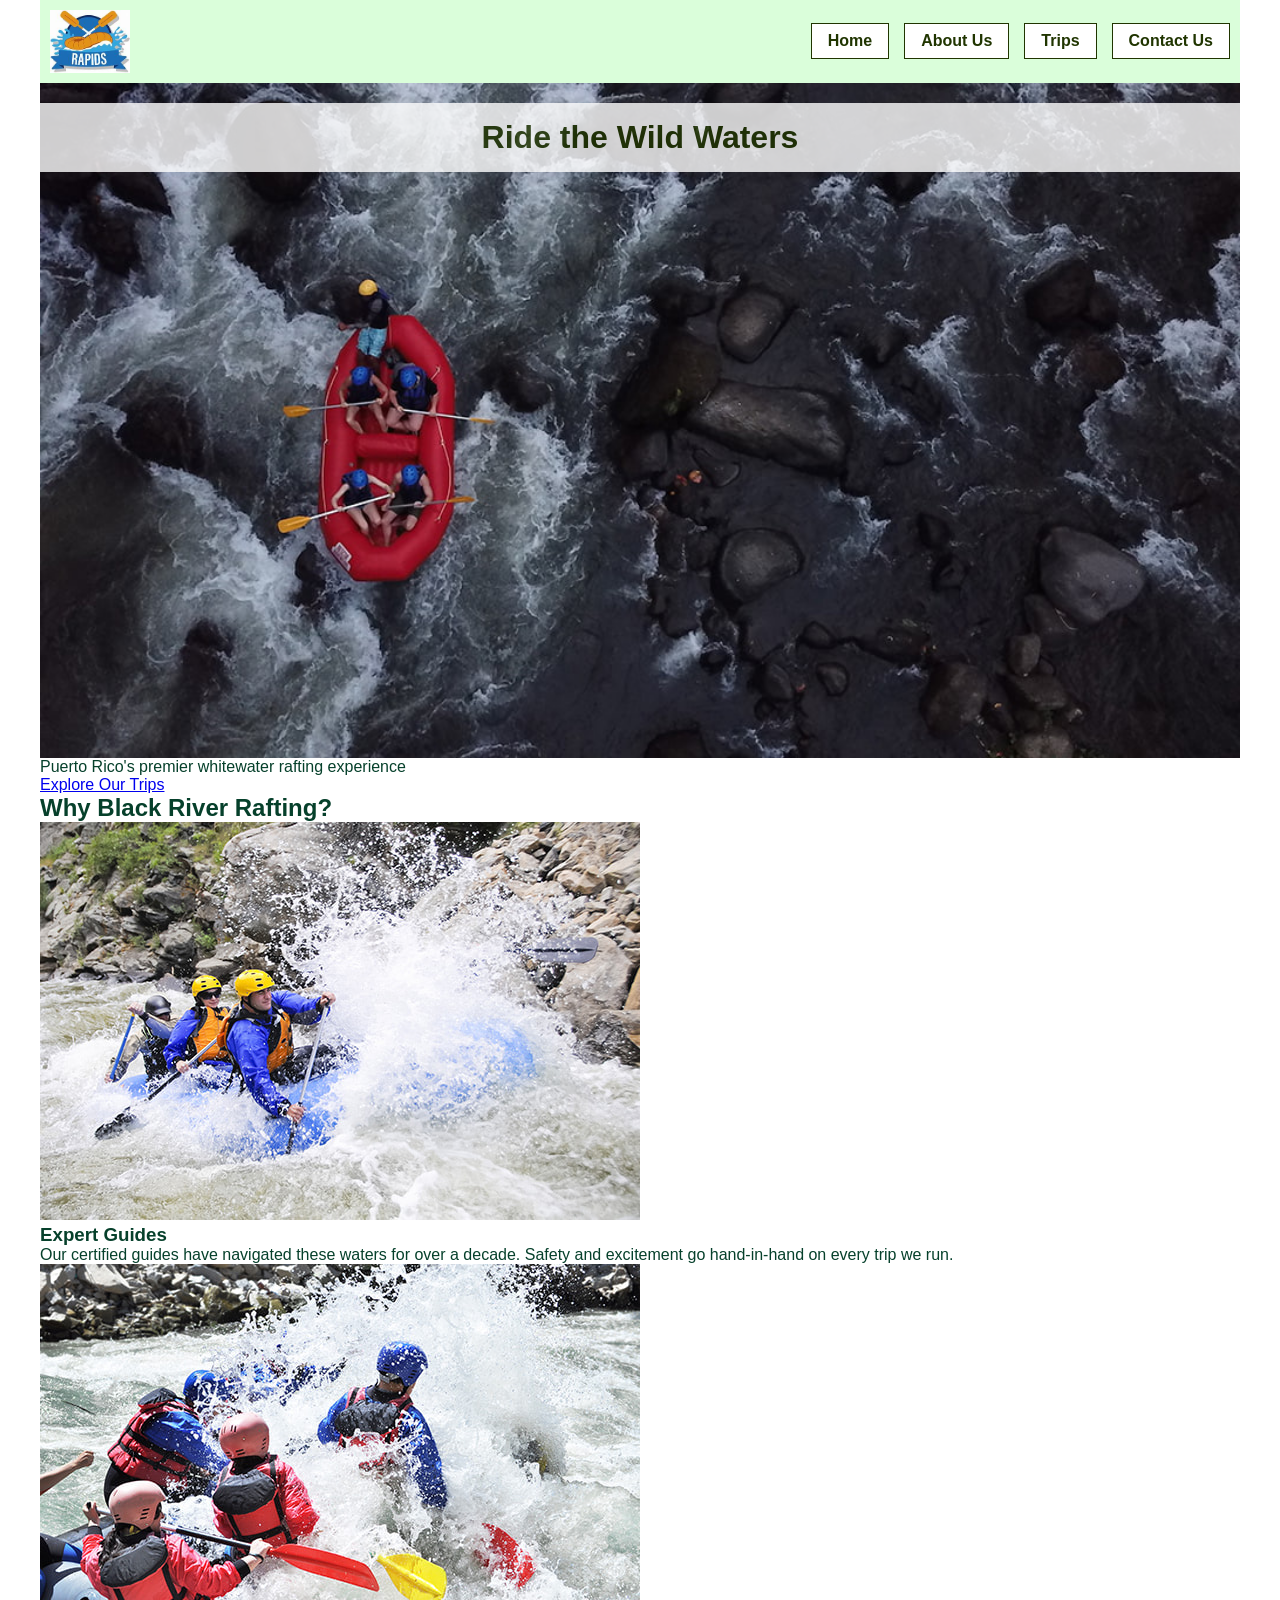
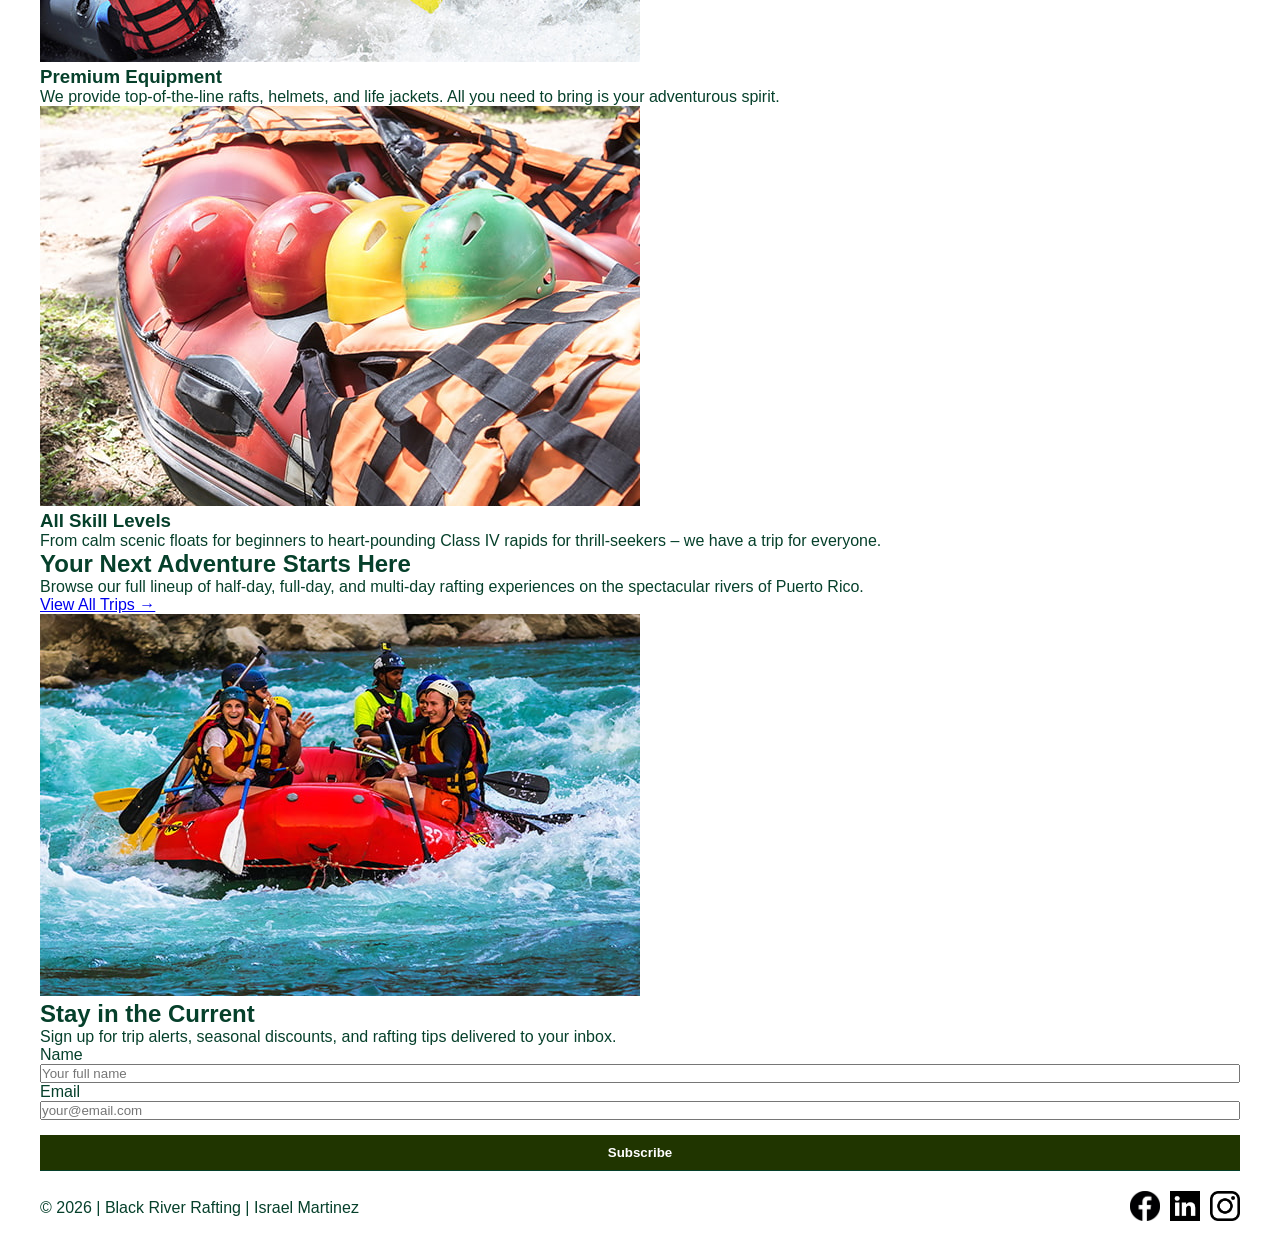
==== wwr/index.html @ 14b2b7a1 "pages" ====
<!DOCTYPE html>
<html lang="en">

<head>
    <meta charset="UTF-8">
    <meta name="viewport" content="width=device-width, initial-scale=1.0">
    <link rel="stylesheet" href="styles/rafting.css">
    <title>Home | Black River Rafting</title>
    <meta name="description"
      content="Black River Rafting – experience world-class whitewater adventures in Aguadilla, Puerto Rico. Book your trip today.">
    <meta name="author" content="Israel Martinez">
</head>

<body>
    <header>
        <img src="images/z-crossedoars.jpeg" alt="WWR Logo">
        <nav>
            <a href="index.html">Home</a>
            <a href="about.html">About Us</a>
            <a href="trips.html">Trips</a>
            <a href="contact.html">Contact Us</a>
        </nav>
    </header>

    <main>

        <!-- Hero Section -->
        <div class="hero">
            <img src="images/black_river.jpg" alt="Whitewater rafting on the Black River">
            <h1>Ride the Wild Waters</h1>
            <div class="hero-cta">
                <p>Puerto Rico's premier whitewater rafting experience</p>
                <a href="trips.html" class="cta-button">Explore Our Trips</a>
            </div>
        </div>

        <!-- Purpose / Offerings Grid -->
        <section class="offerings-section">
            <h2>Why Black River Rafting?</h2>
            <div class="offerings-grid">
                <div class="offering-card">
                    <img src="images/adventure1.jpg" alt="Expert guides leading a raft">
                    <h3>Expert Guides</h3>
                    <p>Our certified guides have navigated these waters for over a decade. Safety
                        and excitement go
                        hand-in-hand on every trip we run.</p>
                </div>
                <div class="offering-card">
                    <img src="images/adventure2.jpg" alt="Premium rafting equipment">
                    <h3>Premium Equipment</h3>
                    <p>We provide top-of-the-line rafts, helmets, and life jackets. All you need to
                        bring is your
                        adventurous spirit.</p>
                </div>
                <div class="offering-card">
                    <img src="images/adventure3.jpg" alt="Family rafting adventure">
                    <h3>All Skill Levels</h3>
                    <p>From calm scenic floats for beginners to heart-pounding Class IV rapids for
                        thrill-seekers –
                        we have a trip for everyone.</p>
                </div>
            </div>
        </section>

        <!-- Call to Action Banner -->
        <section class="cta-section">
            <div class="cta-content">
                <h2>Your Next Adventure Starts Here</h2>
                <p>Browse our full lineup of half-day, full-day, and multi-day rafting experiences
                    on the spectacular
                    rivers of Puerto Rico.</p>
                <a href="trips.html" class="cta-button cta-button--dark">View All Trips &rarr;</a>
            </div>
            <img src="images/happy_rafting.jpg" alt="Happy rafters celebrating">
        </section>

        <!-- Newsletter Sign Up -->
        <section class="newsletter-section">
            <h2>Stay in the Current</h2>
            <p>Sign up for trip alerts, seasonal discounts, and rafting tips delivered to your
                inbox.</p>
            <form class="newsletter-form" action="#" method="post">
                <div class="newsletter-fields">
                    <div class="form-item">
                        <label for="newsletter-name">Name</label>
                        <input type="text" id="newsletter-name" name="newsletter_name"
                          placeholder="Your full name" required>
                    </div>
                    <div class="form-item">
                        <label for="newsletter-email">Email</label>
                        <input type="email" id="newsletter-email" name="newsletter_email"
                          placeholder="your@email.com" required>
                    </div>
                </div>
                <button type="submit">Subscribe</button>
            </form>
        </section>

    </main>

    <footer>
        <p>© 2026 | Black River Rafting | Israel Martinez</p>
        <nav class="socialmedia">
            <a href="https://facebook.com"><img src="images/facebook.png" alt="Facebook"></a>
            <a href="https://linkedin.com"><img src="images/linkedin.png" alt="LinkedIn"></a>
            <a href="https://instagram.com"><img src="images/instagram.png" alt="Instagram"></a>
        </nav>
    </footer>

</body>

</html>
---- wwr/styles/rafting.css ----
:root {
  --primary-color: #203500;
  --secondary-color: #dafeda;
  --accent1-color: #ffffff;
  --accent2-color: #06402b;
  --heading-font: "Arial", sans-serif;
  --body-font: Helvetica, sans-serif;
}

* {
  margin: 0;
  padding: 0;
  box-sizing: border-box;
}

body {
  font-family: var(--body-font);
  color: var(--accent2-color);
}

header,
main,
footer {
  max-width: 95%;
  margin: 0 auto;
  width: 1200px;
}

header {
  display: grid;
  grid-template-columns: 120px 1fr;
  align-items: center;
  background-color: var(--secondary-color);
  padding: 10px;
}

header img {
  width: 80px;
}

header nav {
  display: flex;
  justify-content: flex-end;
  gap: 15px;
}

header nav a {
  text-decoration: none;
  color: var(--primary-color);
  font-weight: bold;
  padding: 8px 16px;
  border: 1px solid var(--primary-color);
  background-color: var(--accent1-color);
}

.hero {
  position: relative;
}

.hero img {
  display: block;
  width: 100%;
  height: auto;
}

h1 {
  position: absolute;
  top: 20px;
  width: 100%;
  padding: 16px;
  text-align: center;
  opacity: 0.8;
  background-color: var(--accent1-color);
  font-family: var(--heading-font);
  color: var(--primary-color);
}

.hero article {
  position: absolute;
  bottom: 20px;
  left: 50%;
  transform: translateX(-50%);
  width: 80%;
  background-color: var(--secondary-color);
  padding: 15px;
  display: flex;
  align-items: center;
}

.hero article img {
  width: 125px;
  margin-left: 15px;
  order: 2;
}

.history-container {
  padding: 20px 0;
}

.history-container h2 {
  text-align: center;
  margin-bottom: 20px;
}

.history-grid {
  display: grid;
  grid-template-columns: 1fr 1fr 1fr;
  gap: 20px;
  align-items: center;
  text-align: center;
}

.adventure-section h2 {
  text-align: center;
  margin: 30px 0;
}

.adventure-grid {
  display: flex;
  justify-content: space-between;
  gap: 10px;
  margin-bottom: 40px;
}

.adventure-grid figure {
  flex: 1;
  text-align: center;
}

.adventure-grid img {
  width: 100%;
  height: auto;
  border: 1px solid #ccc;
}

footer {
  display: flex;
  justify-content: space-between;
  align-items: center;
  padding: 20px 0;
  border-top: 1px solid var(--accent2-color);
}

.socialmedia {
  display: flex;
  gap: 10px;
}

.socialmedia img {
  width: 30px;
  height: auto;
}

.history-grid img {
  width: 100%;
  height: 200px;
  object-fit: cover;
  border-radius: 4px;
}

.contact-header h1.company-name-title {
  position: static !important;
  display: block;
  text-align: center;
  font-size: 2.5rem;
  color: var(--primary-color);
  background-color: transparent;
  opacity: 1;
  margin: 20px 0;
  width: 100%;
}

.contact-header {
  text-align: center;
  padding: 20px;
}

.contact-grid {
  display: grid;
  grid-template-columns: 1fr 1fr;
  gap: 40px;
  padding: 20px;
}

.map-container iframe {
  width: 100%;
  height: 100%;
  min-height: 300px;
  border: 1px solid #ccc;
}

form {
  display: flex;
  flex-direction: column;
  gap: 15px;
}

.form-item {
  display: flex;
  flex-direction: column;
}

fieldset {
  border: none;
  display: flex;
  flex-direction: column;
  gap: 5px;
}

textarea {
  height: 100px;
}

button {
  background-color: var(--primary-color);
  color: white;
  padding: 10px;
  border: none;
  cursor: pointer;
  font-weight: bold;
}

.employee-profiles {
  text-align: center;
  margin-top: 50px;
  padding: 20px;
  border-top: 1px solid #ccc;
}

.profile-grid {
  display: flex;
  justify-content: space-around;
  margin-top: 20px;
}

.profile-grid figure img {
  width: 150px;
  height: 150px;
  object-fit: cover;
  border-radius: 50%;
}
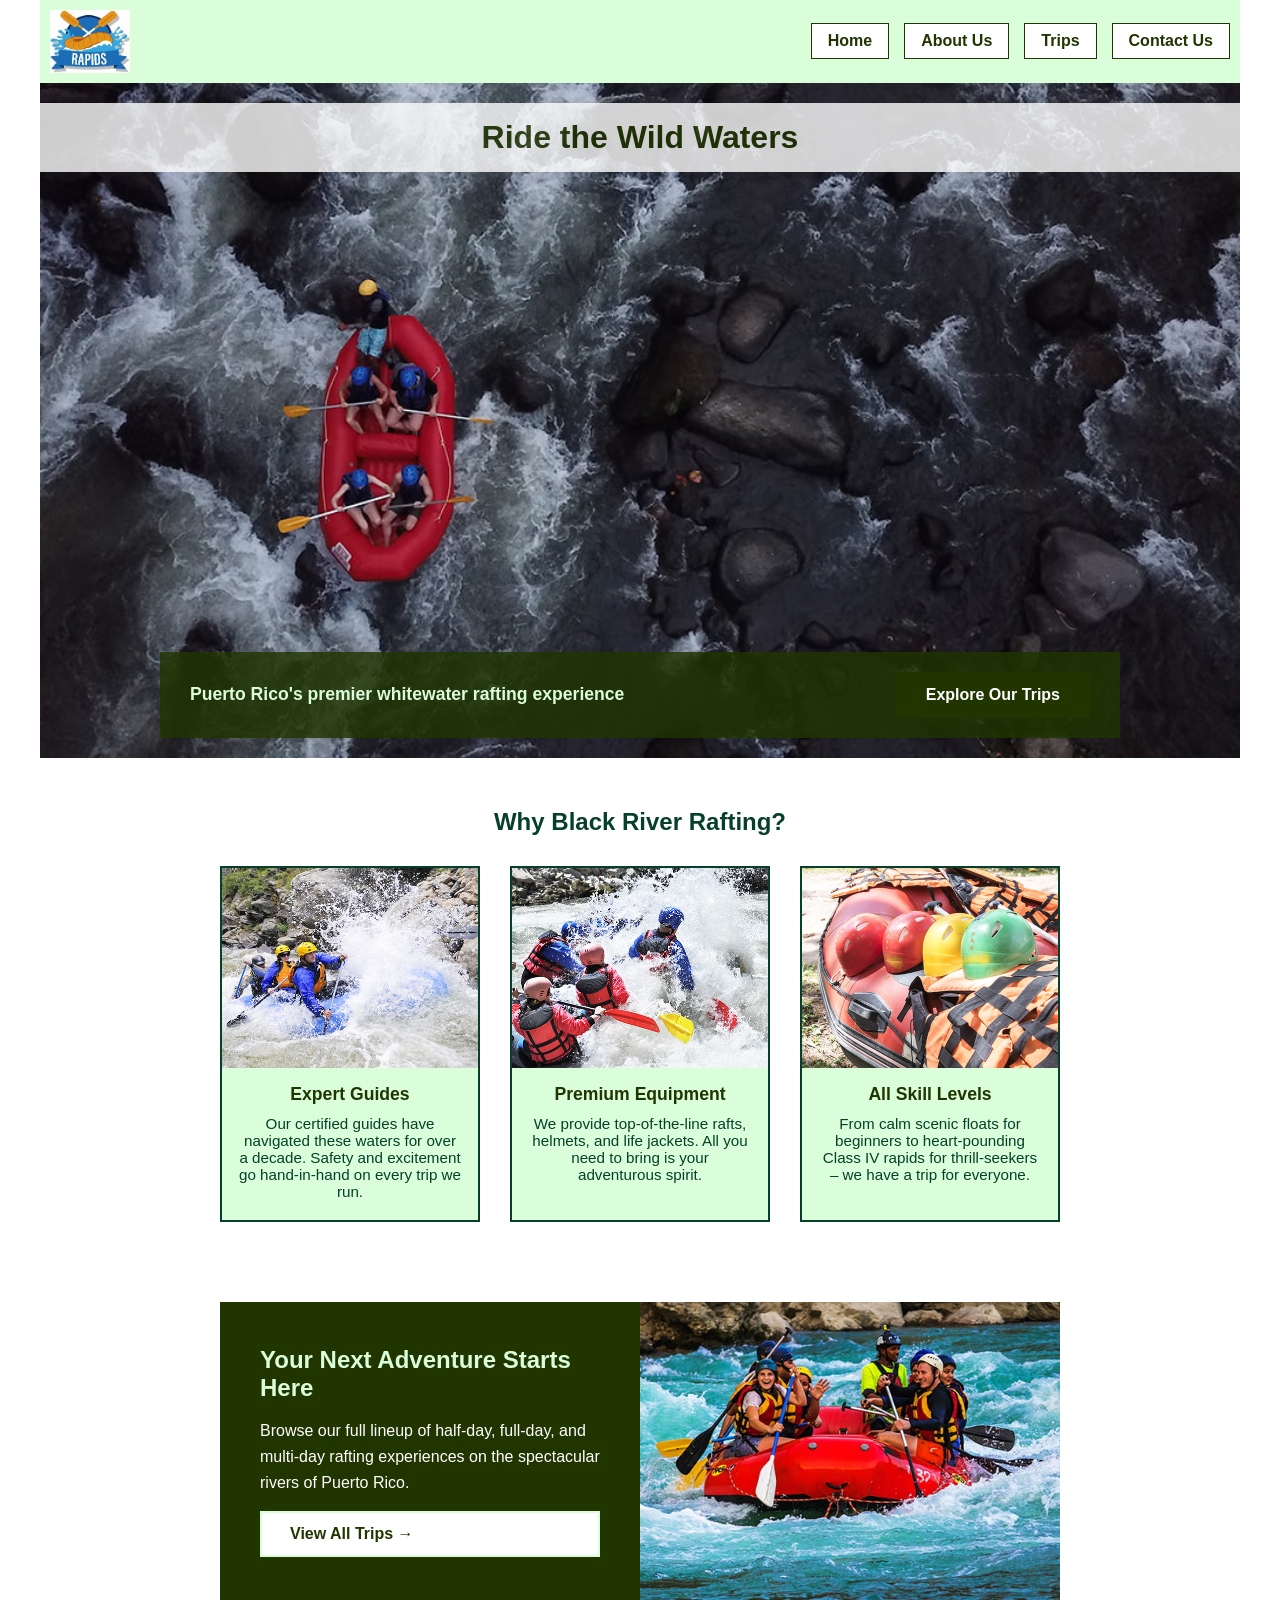
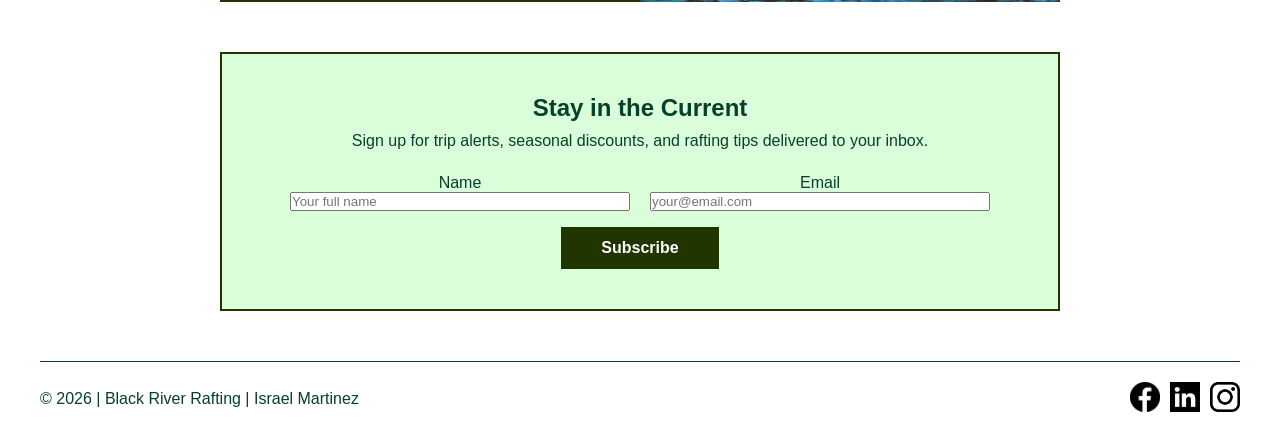
==== commit 22e6b0f1: "F" ====
--- a/wwr/index.html
+++ b/wwr/index.html
@@ -5,7 +5,7 @@
     <meta charset="UTF-8">
     <meta name="viewport" content="width=device-width, initial-scale=1.0">
     <link rel="stylesheet" href="styles/rafting.css">
-    <title>Home | Black River Rafting</title>
+    <title>About us | Black River Rafting</title>
     <meta name="description"
       content="Black River Rafting – experience world-class whitewater adventures in Aguadilla, Puerto Rico. Book your trip today.">
     <meta name="author" content="Israel Martinez">
--- a/wwr/styles/rafting.css
+++ b/wwr/styles/rafting.css
@@ -88,6 +88,7 @@
 }
 
 .hero article img {
+  float: right;
   width: 125px;
   margin-left: 15px;
   order: 2;
@@ -213,7 +214,7 @@
 
 button {
   background-color: var(--primary-color);
-  color: white;
+  color: var(--accent1-color);
   padding: 10px;
   border: none;
   cursor: pointer;
@@ -238,4 +239,267 @@
   height: 150px;
   object-fit: cover;
   border-radius: 50%;
+}
+
+.cta-button {
+  display: inline-block;
+  background-color: var(--primary-color);
+  color: var(--accent1-color);
+  font-weight: bold;
+  padding: 12px 28px;
+  text-decoration: none;
+  border: 2px solid var(--primary-color);
+  white-space: nowrap;
+  font-family: var(--heading-font);
+}
+
+.cta-button:hover {
+  background-color: var(--accent1-color);
+  color: var(--primary-color);
+}
+
+.cta-button--dark {
+  background-color: var(--accent1-color);
+  color: var(--primary-color);
+  border-color: var(--secondary-color);
+}
+
+.cta-button--dark:hover {
+  background-color: var(--secondary-color);
+  color: var(--primary-color);
+}
+
+.hero-cta {
+  position: absolute;
+  bottom: 20px;
+  left: 50%;
+  transform: translateX(-50%);
+  width: 80%;
+  background-color: rgba(32, 53, 0, 0.82);
+  color: var(--accent1-color);
+  padding: 20px 30px;
+  display: flex;
+  align-items: center;
+  justify-content: space-between;
+  gap: 20px;
+}
+
+.hero-cta p {
+  font-size: 1.1rem;
+  font-weight: bold;
+  color: var(--secondary-color);
+  margin: 0;
+}
+
+.offerings-section {
+  padding: 50px 0 30px;
+  max-width: 840px;
+  margin: 0 auto;
+}
+
+.offerings-section h2 {
+  text-align: center;
+  margin-bottom: 30px;
+}
+
+.offerings-grid {
+  display: grid;
+  grid-template-columns: repeat(3, 1fr);
+  gap: 30px;
+}
+
+.offering-card {
+  border: 2px solid var(--accent2-color);
+  background-color: var(--secondary-color);
+  padding: 0 0 20px;
+  text-align: center;
+}
+
+.offering-card img {
+  width: 100%;
+  height: 200px;
+  object-fit: cover;
+  display: block;
+  margin-bottom: 16px;
+}
+
+.offering-card h3 {
+  color: var(--primary-color);
+  margin-bottom: 10px;
+  font-size: 1.1rem;
+}
+
+.offering-card p {
+  padding: 0 16px;
+  font-size: 0.95rem;
+}
+
+.cta-section {
+  display: grid;
+  grid-template-columns: 1fr 1fr;
+  gap: 0;
+  margin: 50px auto;
+  max-width: 840px;
+  background-color: var(--primary-color);
+  color: var(--accent1-color);
+  min-height: 300px;
+}
+
+.cta-content {
+  display: flex;
+  flex-direction: column;
+  justify-content: center;
+  gap: 16px;
+  padding: 40px;
+}
+
+.cta-content h2 {
+  color: var(--secondary-color);
+  margin-top: 0;
+}
+
+.cta-content p {
+  color: var(--accent1-color);
+  line-height: 1.6;
+}
+
+.cta-section > img {
+  width: 100%;
+  height: 100%;
+  object-fit: cover;
+  display: block;
+}
+
+.newsletter-section {
+  max-width: 840px;
+  margin: 0 auto 50px;
+  background-color: var(--secondary-color);
+  border: 2px solid var(--primary-color);
+  padding: 40px;
+  text-align: center;
+}
+
+.newsletter-section h2 {
+  margin-bottom: 10px;
+}
+
+.newsletter-section > p {
+  margin-bottom: 24px;
+}
+
+.newsletter-form {
+  display: flex;
+  flex-direction: column;
+  align-items: center;
+  gap: 16px;
+  max-width: 700px;
+  margin: 0 auto;
+}
+
+.newsletter-fields {
+  display: grid;
+  grid-template-columns: 1fr 1fr;
+  gap: 20px;
+  width: 100%;
+}
+
+.newsletter-form button {
+  padding: 12px 40px;
+  font-size: 1rem;
+  background-color: var(--primary-color);
+  color: var(--accent1-color);
+  border: none;
+  cursor: pointer;
+  font-weight: bold;
+}
+
+.trips-section {
+  padding: 50px 0 30px;
+  max-width: 840px;
+  margin: 0 auto;
+}
+
+.trips-section h2 {
+  text-align: center;
+  margin-bottom: 40px;
+}
+
+.trip-card {
+  display: grid;
+  grid-template-columns: 1fr 2fr;
+  gap: 30px;
+  margin-bottom: 40px;
+  border: 1px solid var(--accent2-color);
+  background-color: var(--secondary-color);
+}
+
+.trip-card img {
+  width: 100%;
+  height: 260px;
+  object-fit: cover;
+  display: block;
+}
+
+.trip-card--reverse {
+  grid-template-columns: 2fr 1fr;
+}
+
+.trip-card--reverse img {
+  order: 2;
+}
+
+.trip-card--reverse .trip-info {
+  order: 1;
+}
+
+.trip-info {
+  padding: 24px;
+  display: flex;
+  flex-direction: column;
+  gap: 12px;
+}
+
+.trip-info h3 {
+  color: var(--primary-color);
+  font-size: 1.4rem;
+  margin: 0;
+}
+
+.trip-badge {
+  display: inline-block;
+  background-color: var(--primary-color);
+  color: var(--accent1-color);
+  padding: 4px 12px;
+  font-size: 0.85rem;
+  font-weight: bold;
+  width: fit-content;
+}
+
+.trip-details-list {
+  list-style: none;
+  padding: 0;
+  display: flex;
+  flex-wrap: wrap;
+  gap: 8px 20px;
+  padding-top: 8px;
+  border-top: 1px solid var(--accent2-color);
+  margin: 0;
+}
+
+.trip-details-list li {
+  font-size: 0.9rem;
+  font-weight: bold;
+  color: var(--accent2-color);
+}
+
+.trips-table-section {
+  padding: 40px 0;
+  max-width: 840px;
+  margin: 0 auto;
+  border-top: 2px solid var(--primary-color);
+}
+
+.trips-table-section h2 {
+  text-align: center;
+  margin-bottom: 24px;
 }
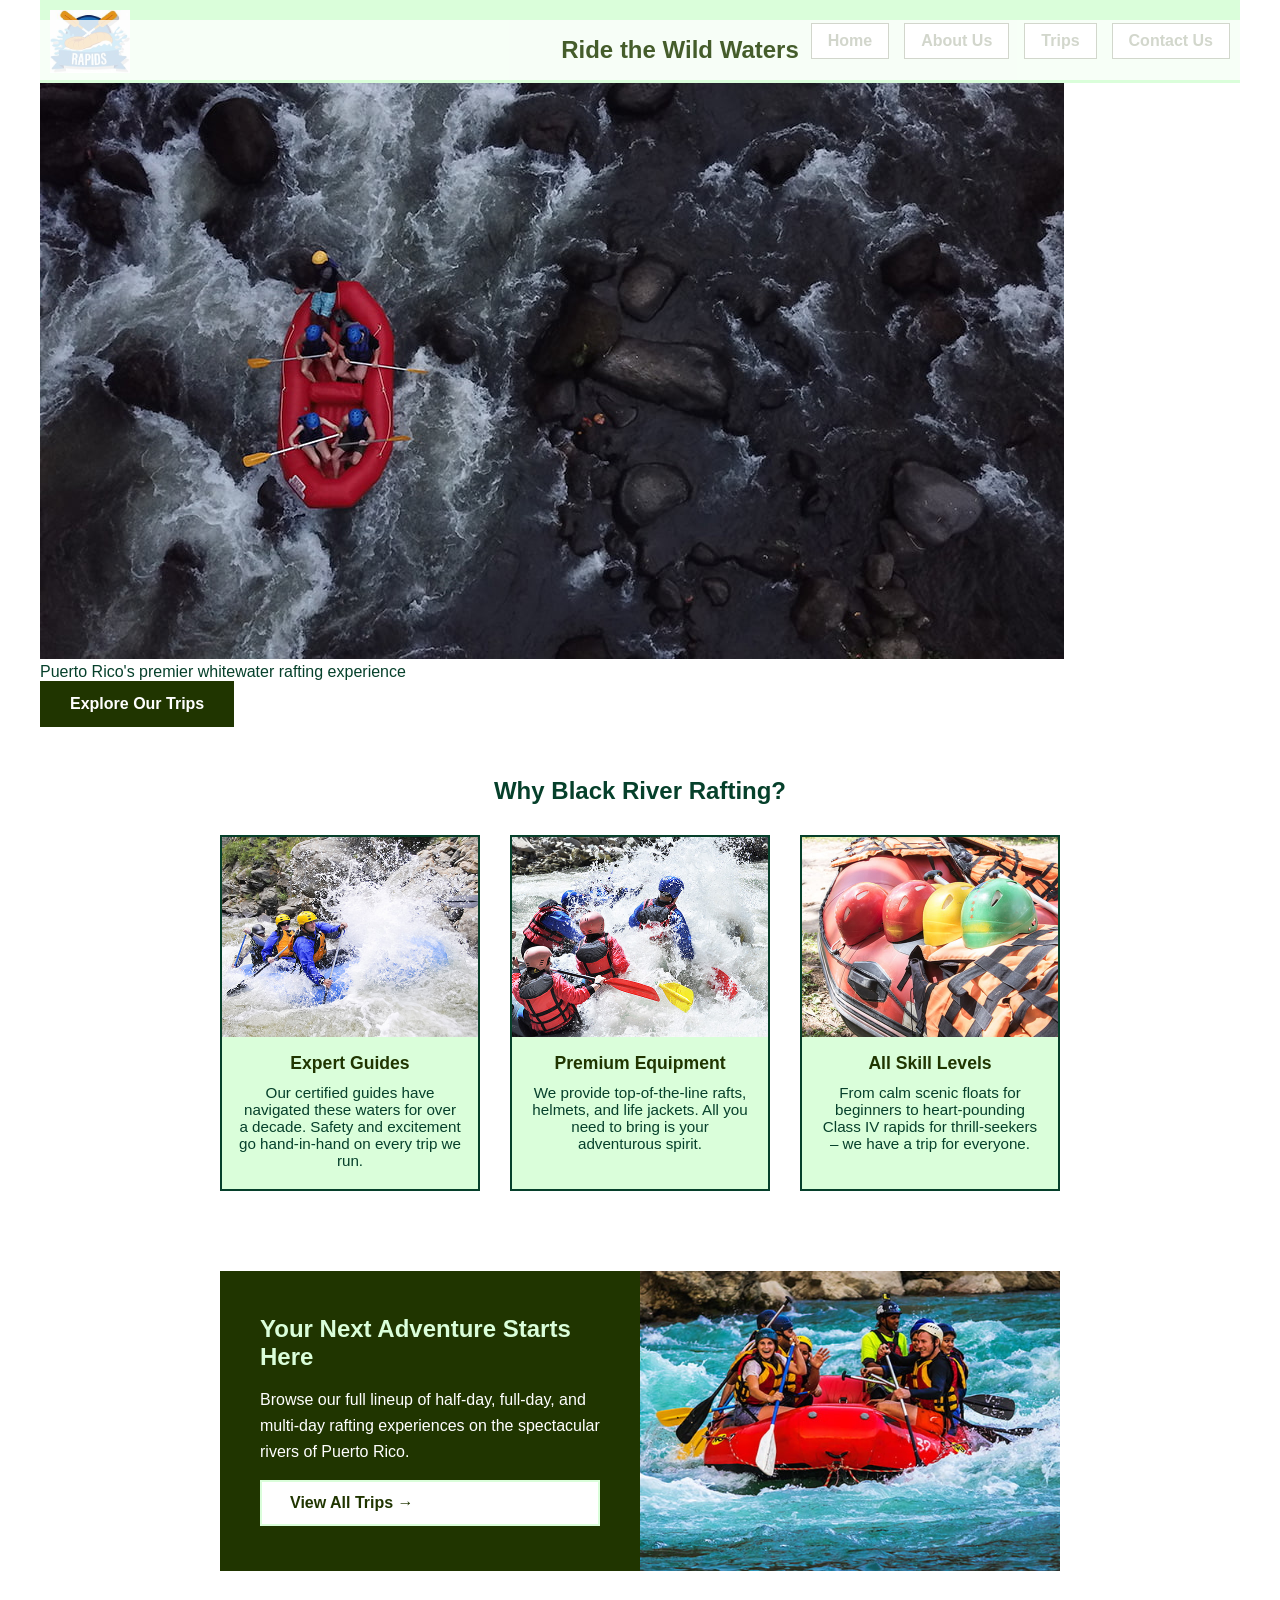
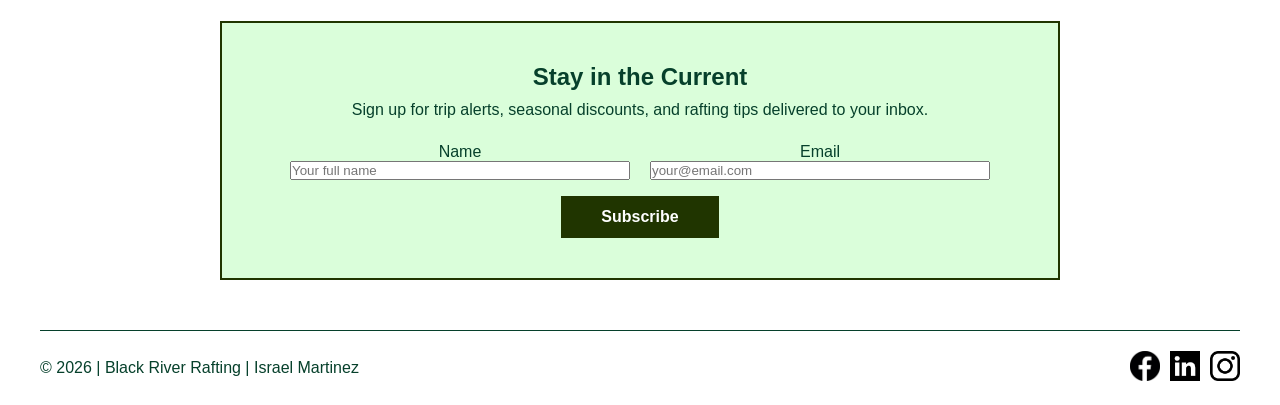
==== commit 58100577: "final final final" ====
--- a/wwr/index.html
+++ b/wwr/index.html
@@ -24,17 +24,15 @@
 
     <main>
 
-        <!-- Hero Section -->
-        <div class="hero">
+        <article>
             <img src="images/black_river.jpg" alt="Whitewater rafting on the Black River">
             <h1>Ride the Wild Waters</h1>
-            <div class="hero-cta">
-                <p>Puerto Rico's premier whitewater rafting experience</p>
-                <a href="trips.html" class="cta-button">Explore Our Trips</a>
-            </div>
+        </article>
+        <p>Puerto Rico's premier whitewater rafting experience</p>
+        <a href="trips.html" class="cta-button">Explore Our Trips</a>
+        </div>
         </div>
 
-        <!-- Purpose / Offerings Grid -->
         <section class="offerings-section">
             <h2>Why Black River Rafting?</h2>
             <div class="offerings-grid">
@@ -101,9 +99,10 @@
     <footer>
         <p>© 2026 | Black River Rafting | Israel Martinez</p>
         <nav class="socialmedia">
-            <a href="https://facebook.com"><img src="images/facebook.png" alt="Facebook"></a>
-            <a href="https://linkedin.com"><img src="images/linkedin.png" alt="LinkedIn"></a>
-            <a href="https://instagram.com"><img src="images/instagram.png" alt="Instagram"></a>
+            <a href="https://facebook.com"><img src="images/facebook.png" alt="Facebook logo"></a>
+            <a href="https://linkedin.com"><img src="images/linkedin.png" alt="LinkedIn logo"></a>
+            <a href="https://instagram.com"><img src="images/instagram.png"
+                  alt="Instagram logo"></a>
         </nav>
     </footer>
 
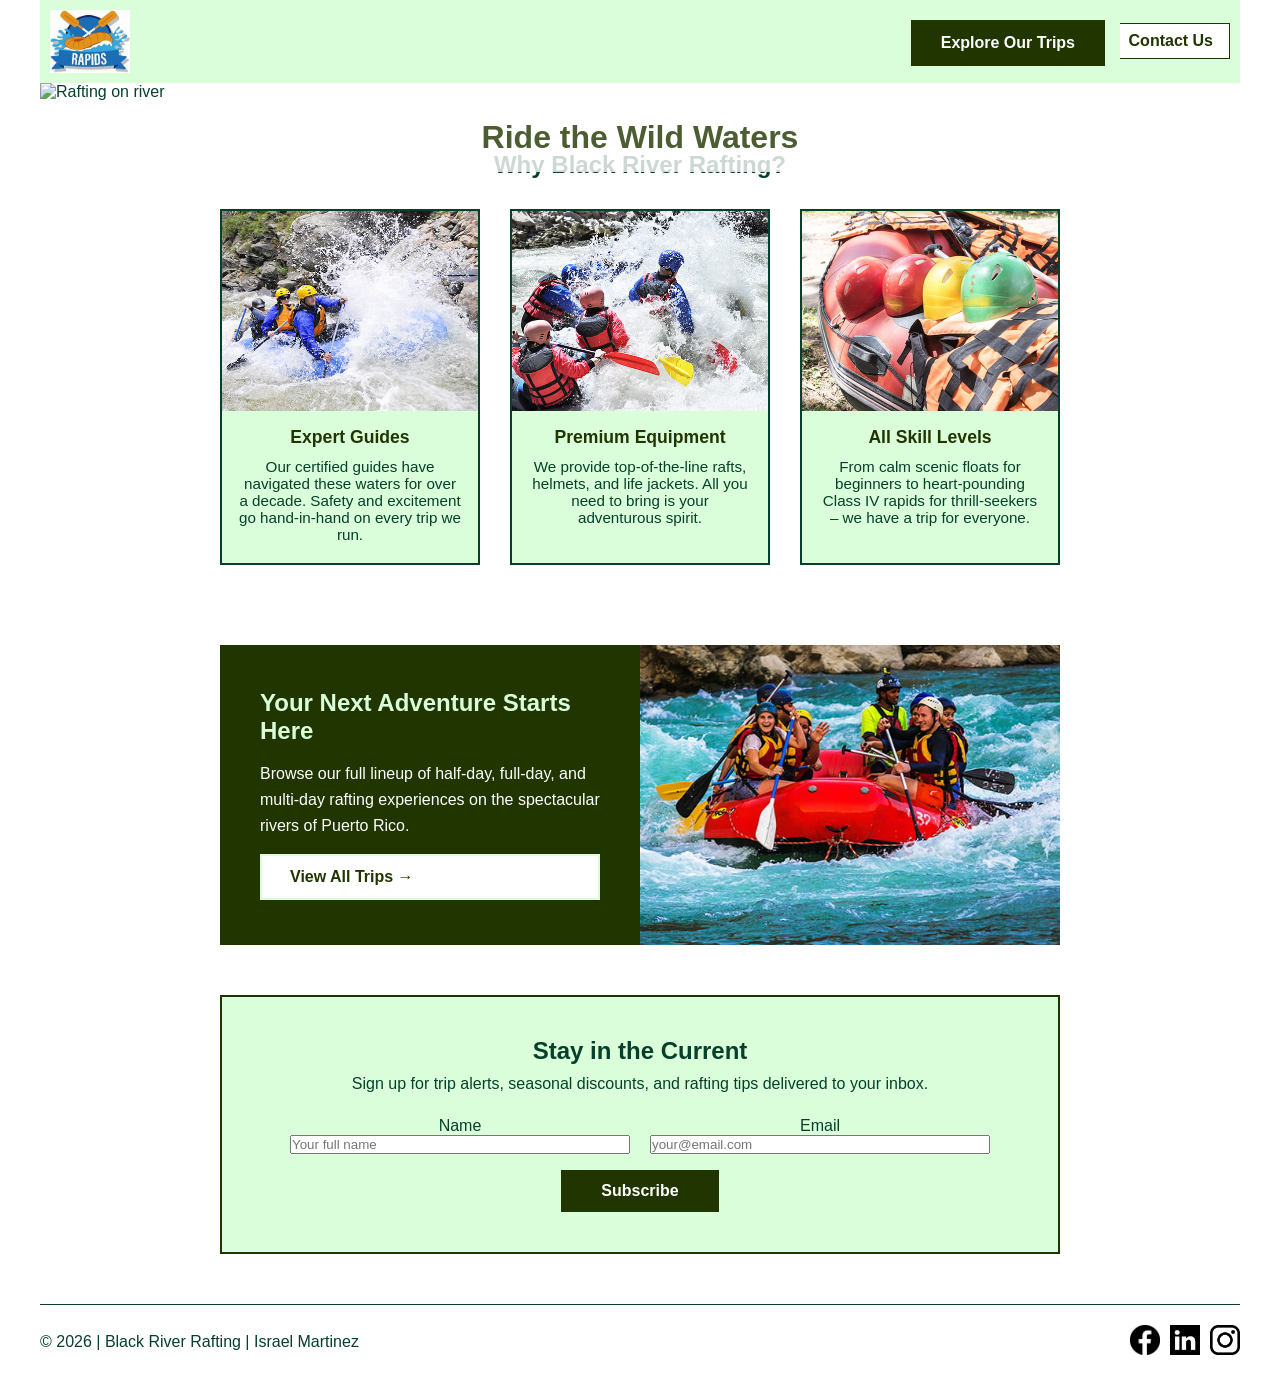
==== commit 7e51fa9a: "final" ====
--- a/wwr/index.html
+++ b/wwr/index.html
@@ -24,13 +24,14 @@
 
     <main>
 
-        <article>
-            <img src="images/black_river.jpg" alt="Whitewater rafting on the Black River">
+        <div class="hero">
             <h1>Ride the Wild Waters</h1>
-        </article>
-        <p>Puerto Rico's premier whitewater rafting experience</p>
-        <a href="trips.html" class="cta-button">Explore Our Trips</a>
-        </div>
+            <img src="rafting-hero.jpg" alt="Rafting on river">
+
+            <article class="hero-cta">
+                <p>Puerto Rico's premier whitewater rafting experience</p>
+                <a href="trips.html" class="cta-button">Explore Our Trips</a>
+            </article>
         </div>
 
         <section class="offerings-section">
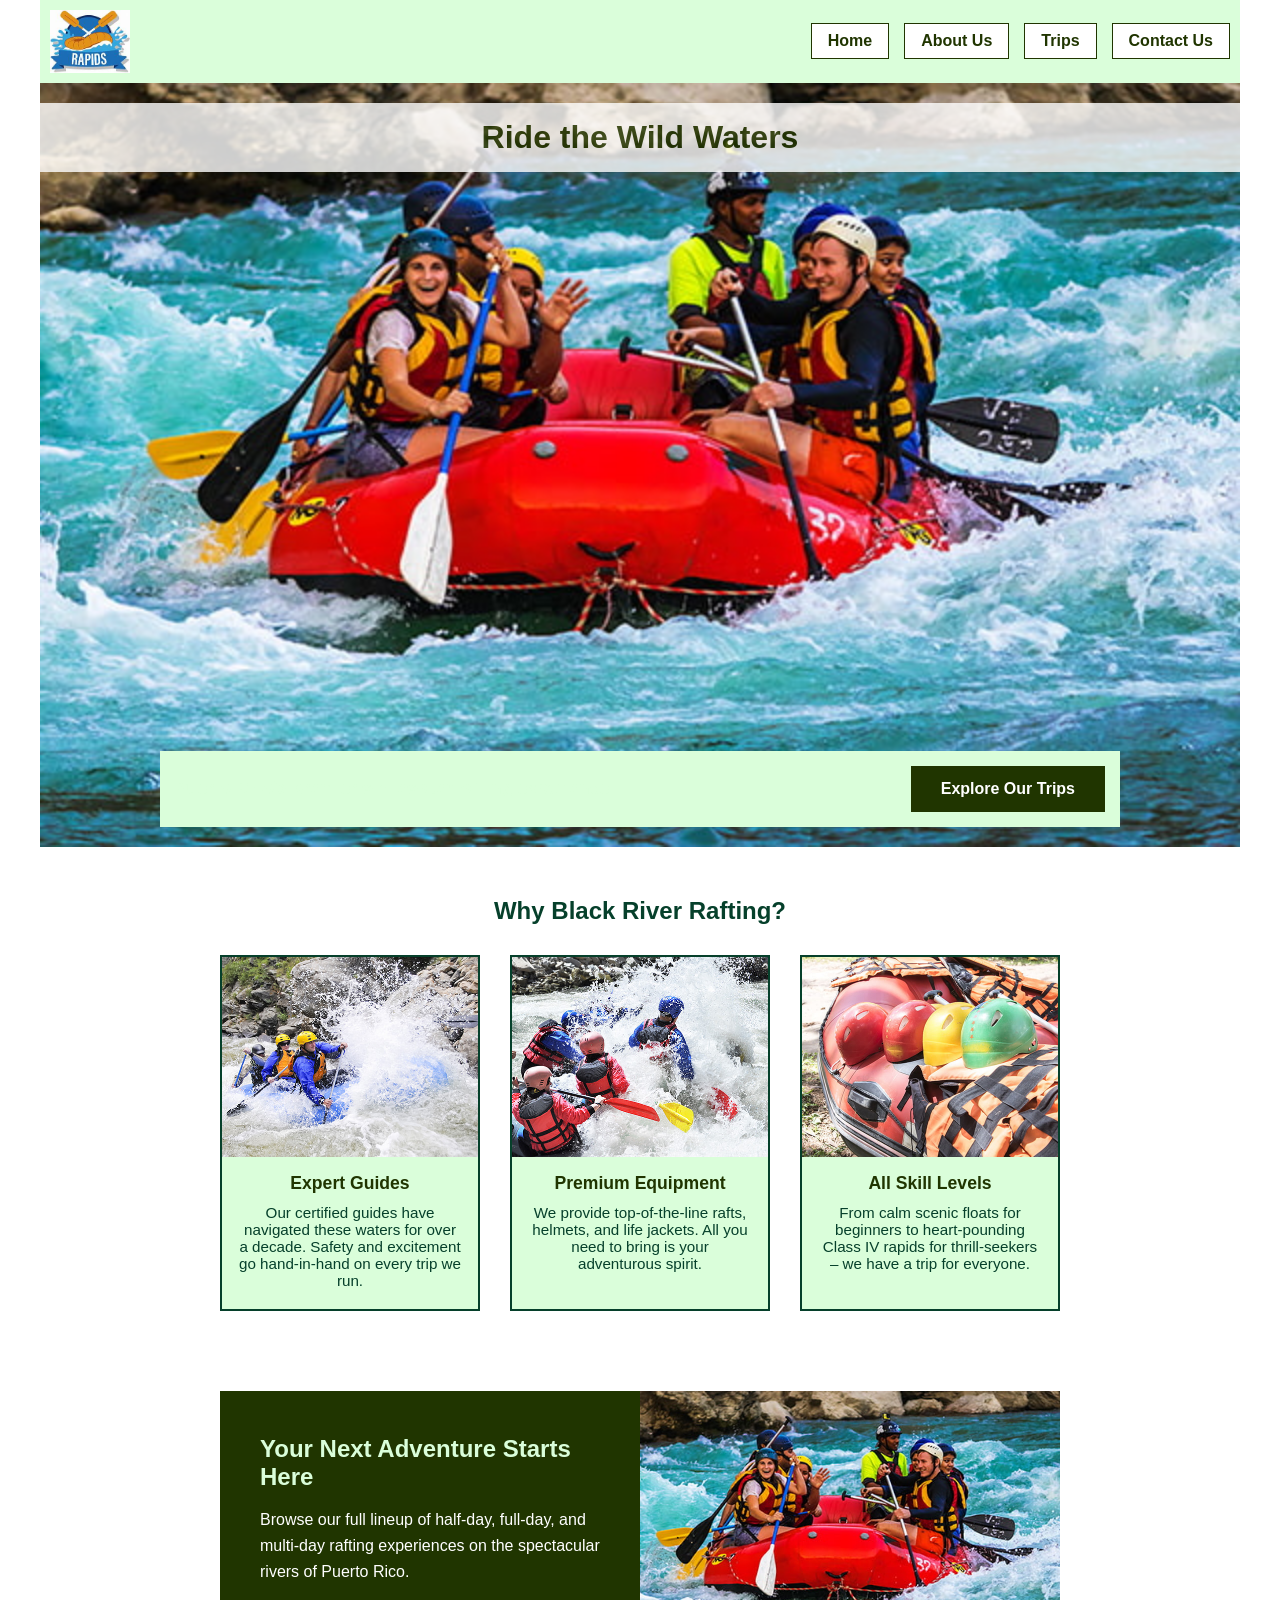
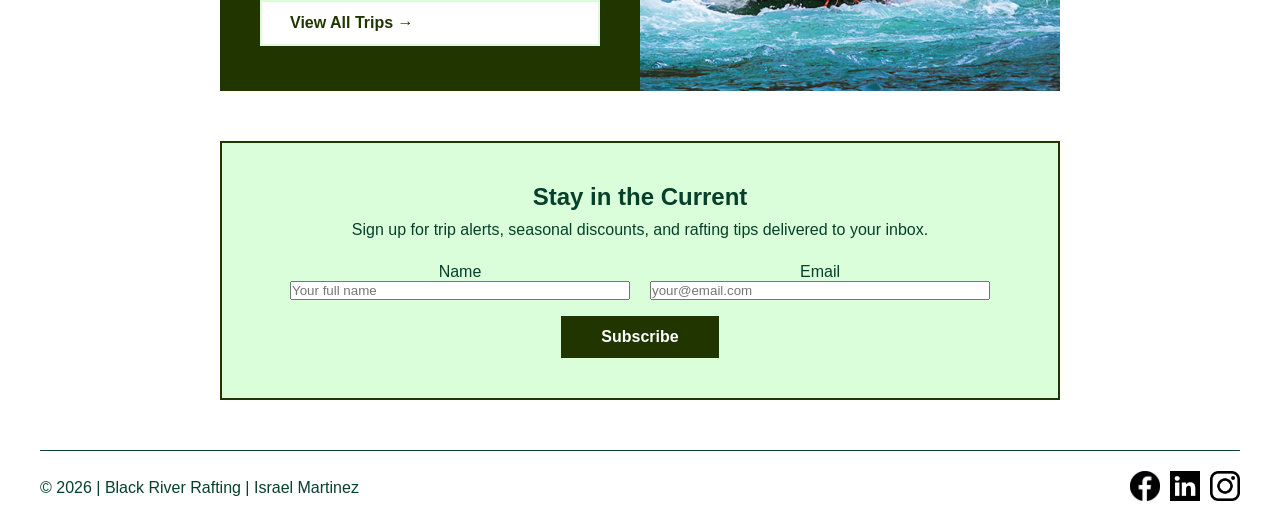
==== commit a279575a: "final" ====
--- a/wwr/index.html
+++ b/wwr/index.html
@@ -26,7 +26,7 @@
 
         <div class="hero">
             <h1>Ride the Wild Waters</h1>
-            <img src="rafting-hero.jpg" alt="Rafting on river">
+            <img src="images/happy_rafting.jpg" alt="Rafting on river">
 
             <article class="hero-cta">
                 <p>Puerto Rico's premier whitewater rafting experience</p>
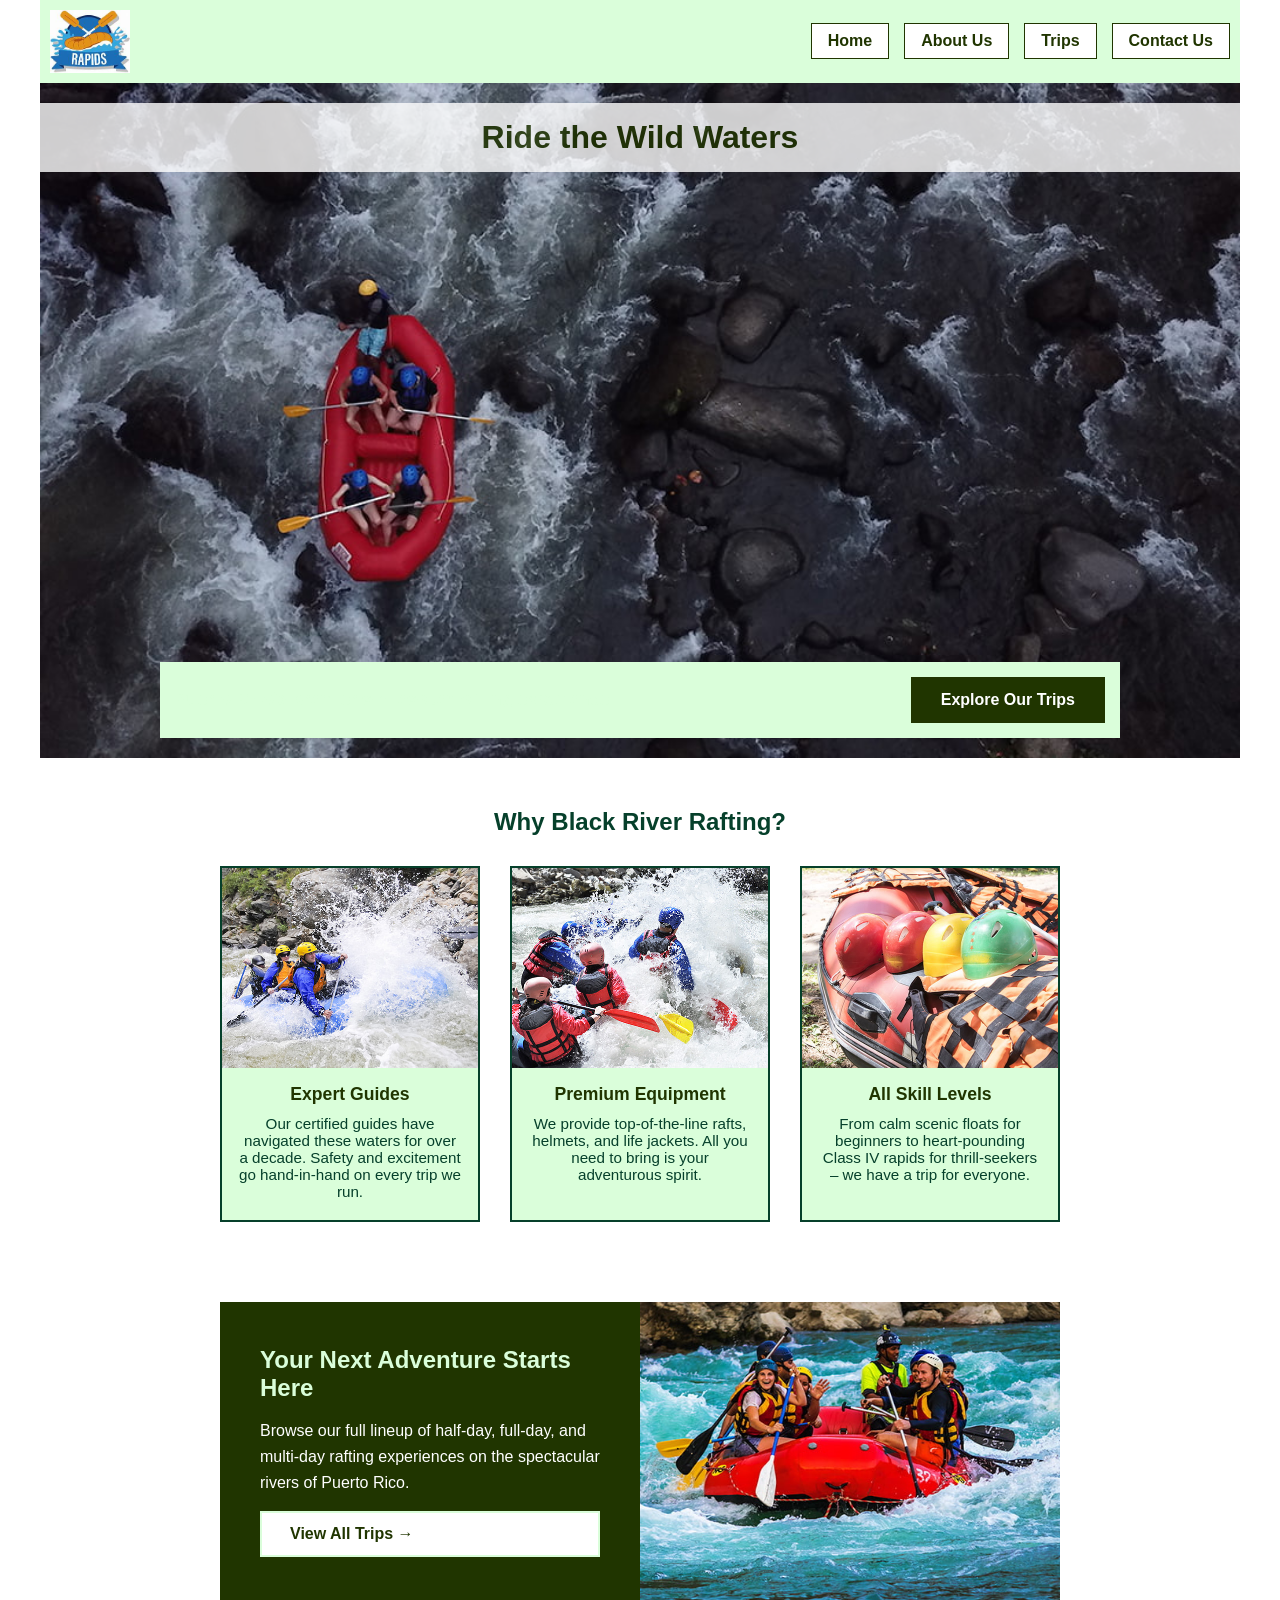
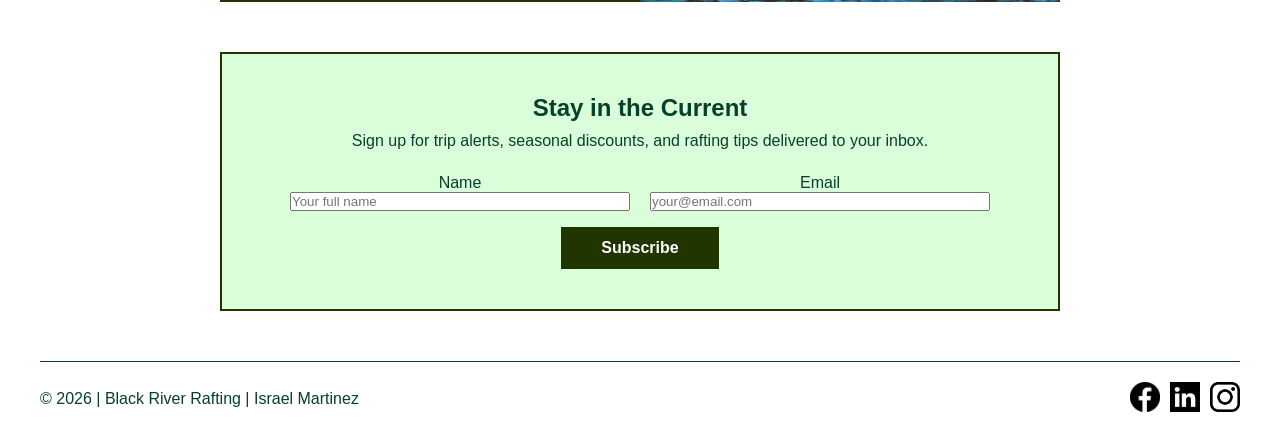
==== commit 31623f15: "final" ====
--- a/wwr/index.html
+++ b/wwr/index.html
@@ -26,7 +26,7 @@
 
         <div class="hero">
             <h1>Ride the Wild Waters</h1>
-            <img src="images/happy_rafting.jpg" alt="Rafting on river">
+            <img src="images/black_river.jpg" alt="Rafting on river">
 
             <article class="hero-cta">
                 <p>Puerto Rico's premier whitewater rafting experience</p>
